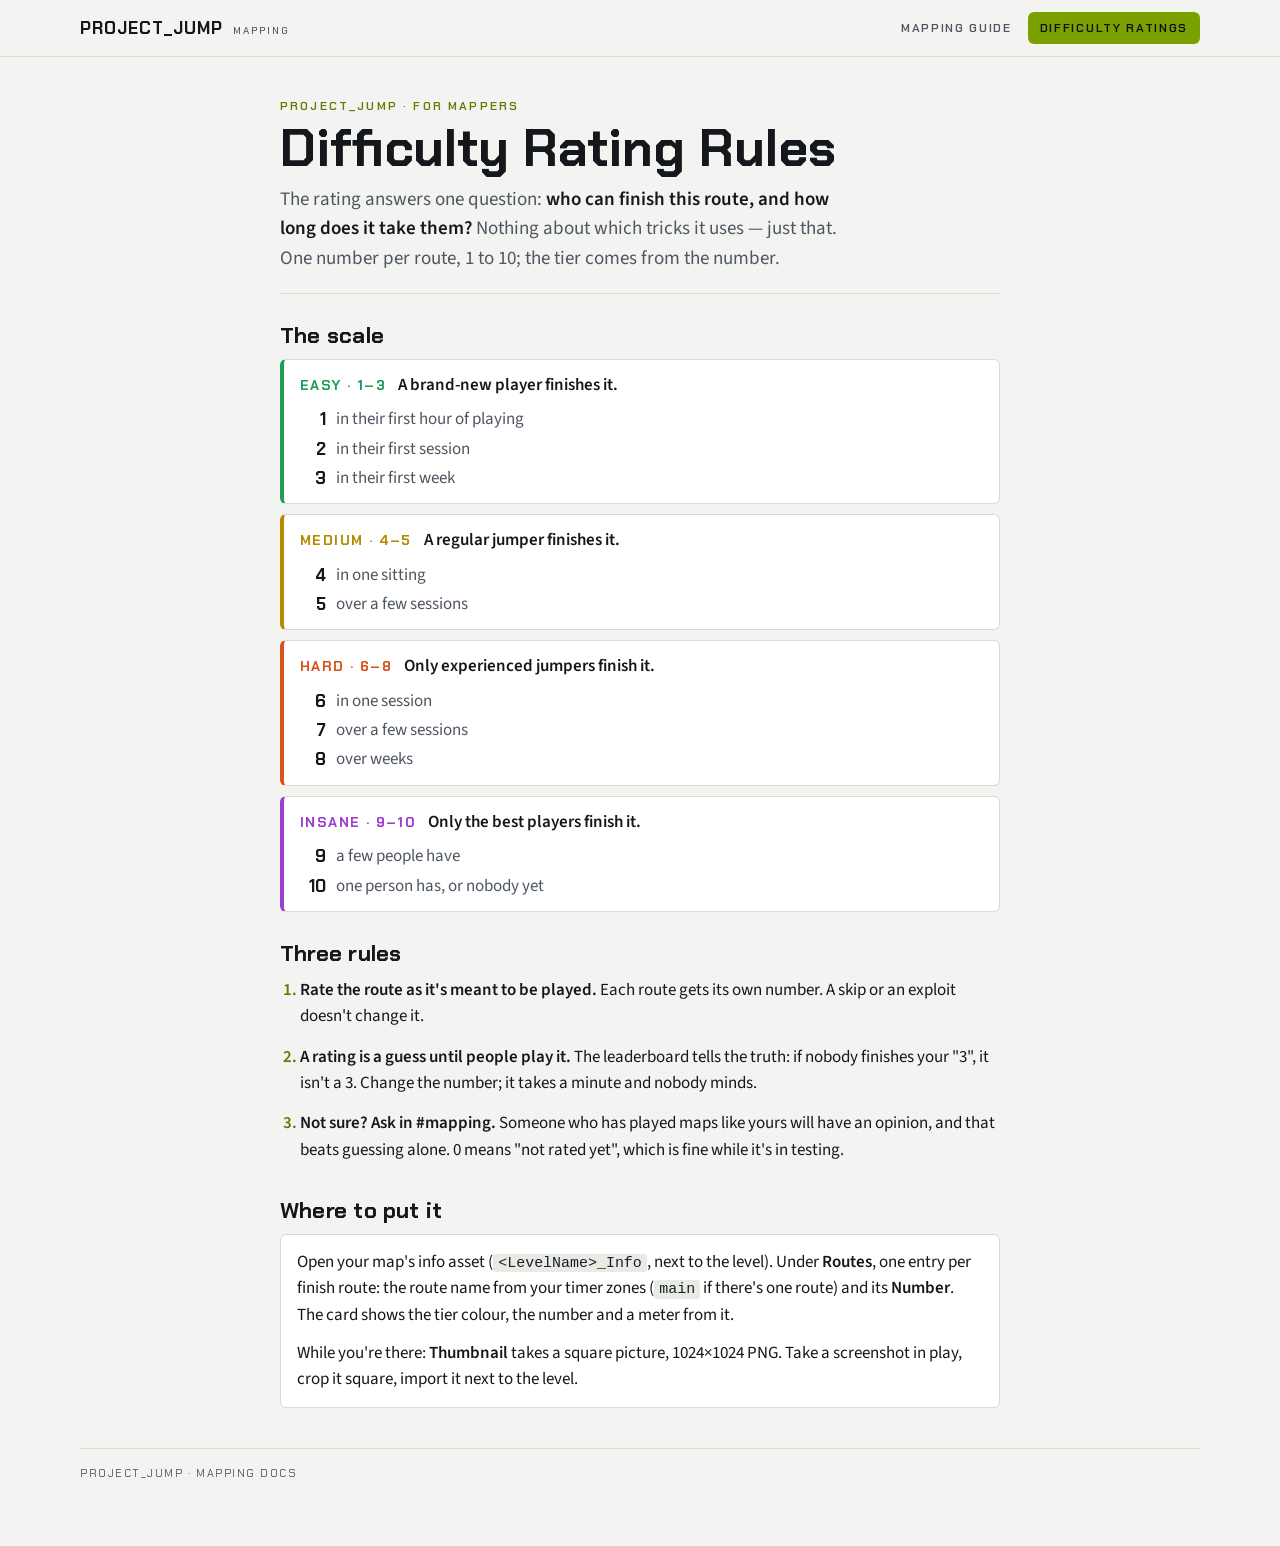
==== difficulty.html @ b331d25d "Init" ====
<!doctype html>
<html lang="en">
<head>
<meta charset="utf-8">
<meta name="viewport" content="width=device-width, initial-scale=1">
<title>Difficulty Rating Rules</title>
<meta name="description" content="How mappers rate a project_jump route 1 to 10, and where the tier comes from.">
<link rel="preconnect" href="https://fonts.googleapis.com"><link rel="preconnect" href="https://fonts.gstatic.com" crossorigin><link rel="stylesheet" href="https://fonts.googleapis.com/css2?family=Chakra+Petch:wght@500;600;700&family=Source+Sans+3:ital,wght@0,400;0,600;1,400&display=swap">
<link rel="stylesheet" href="site.css">
</head>
<body class="single">
<div class="site"><div class="in">
  <a class="mark" href="index.html">PROJECT_JUMP<small>MAPPING</small></a>
  <nav aria-label="Pages"><a href="index.html">Mapping guide</a><a href="difficulty.html" aria-current="page">Difficulty ratings</a></nav>
</div></div>
<main>
<header>
  <div class="eyebrow">project_jump · for mappers</div>
  <h1>Difficulty Rating Rules</h1>
  <p class="lede">The rating answers one question: <strong>who can finish this route, and how long does it take them?</strong> Nothing about which tricks it uses — just that. One number per route, 1 to 10; the tier comes from the number.</p>
</header>

<h2>The scale</h2>
<ul class="tiers">
  <li class="tier easy">
    <div class="head"><b>EASY · 1–3</b><span class="who">A brand-new player finishes it.</span></div>
    <ul class="nums">
      <li><span class="n">1</span><span>in their first hour of playing</span></li>
      <li><span class="n">2</span><span>in their first session</span></li>
      <li><span class="n">3</span><span>in their first week</span></li>
    </ul>
  </li>
  <li class="tier medium">
    <div class="head"><b>MEDIUM · 4–5</b><span class="who">A regular jumper finishes it.</span></div>
    <ul class="nums">
      <li><span class="n">4</span><span>in one sitting</span></li>
      <li><span class="n">5</span><span>over a few sessions</span></li>
    </ul>
  </li>
  <li class="tier hard">
    <div class="head"><b>HARD · 6–8</b><span class="who">Only experienced jumpers finish it.</span></div>
    <ul class="nums">
      <li><span class="n">6</span><span>in one session</span></li>
      <li><span class="n">7</span><span>over a few sessions</span></li>
      <li><span class="n">8</span><span>over weeks</span></li>
    </ul>
  </li>
  <li class="tier insane">
    <div class="head"><b>INSANE · 9–10</b><span class="who">Only the best players finish it.</span></div>
    <ul class="nums">
      <li><span class="n">9</span><span>a few people have</span></li>
      <li><span class="n">10</span><span>one person has, or nobody yet</span></li>
    </ul>
  </li>
</ul>

<h2>Three rules</h2>
<ol class="rules">
  <li><strong>Rate the route as it's meant to be played.</strong> Each route gets its own number. A skip or an exploit doesn't change it.</li>
  <li><strong>A rating is a guess until people play it.</strong> The leaderboard tells the truth: if nobody finishes your "3", it isn't a 3. Change the number; it takes a minute and nobody minds.</li>
  <li><strong>Not sure? Ask in #mapping.</strong> Someone who has played maps like yours will have an opinion, and that beats guessing alone. 0 means "not rated yet", which is fine while it's in testing.</li>
</ol>

<h2>Where to put it</h2>
<div class="how">
  <p>Open your map's info asset (<code>&lt;LevelName&gt;_Info</code>, next to the level). Under <strong>Routes</strong>, one entry per finish route: the route name from your timer zones (<code>main</code> if there's one route) and its <strong>Number</strong>. The card shows the tier colour, the number and a meter from it.</p>
  <p style="margin:0">While you're there: <strong>Thumbnail</strong> takes a square picture, 1024×1024 PNG. Take a screenshot in play, crop it square, import it next to the level.</p>
</div>
</main>
<footer class="site-foot">project_jump · mapping docs</footer>
</body>
</html>
---- site.css ----
/* project_jump mapping docs — one stylesheet for every page. Chakra Petch for anything that
   reads as a label or heading (the game's own face), Source Sans for running text. Light and
   dark follow the visitor's system setting. */

:root {
  --ground: #f3f4f2; --paper: #ffffff; --ink: #14171c; --ink-2: #4d5661; --line: #d7dbd2;
  --accent: #7aa100; --accent-ink: #5e7c00; --chip: #e8ebe3;
  --code-bg: #e8ebe3; --code-ink: #182028;
  --easy: #1f9d55; --medium: #b58900; --hard: #d9531e; --insane: #9b3fd1;
  --start: #1f9d55; --finish: #d9531e;
  --note-bg: #f4f7e6; --note-line: #cfdba0;
  color-scheme: light;
}
@media (prefers-color-scheme: dark) {
  :root {
    --ground: #0c0e12; --paper: #14171c; --ink: #f2f4f7; --ink-2: #9aa3ad; --line: #262b33;
    --accent: #d8ff3d; --accent-ink: #d8ff3d; --chip: #1c2027;
    --code-bg: #10131a; --code-ink: #dfe4ea;
    --easy: #6ee7a8; --medium: #ffd166; --hard: #ff8a5b; --insane: #e879f9;
    --start: #6ee7a8; --finish: #ff8a5b;
    --note-bg: #171b12; --note-line: #3a4520;
    color-scheme: dark;
  }
}

* { box-sizing: border-box; }
html { scroll-padding-top: 72px; }
body {
  margin: 0; background: var(--ground); color: var(--ink);
  font-family: "Source Sans 3", "Segoe UI", system-ui, sans-serif; font-size: 17px; line-height: 1.55;
  padding-block: 0 64px; padding-inline: 16px;
}
a { color: var(--accent-ink); }
a:focus-visible, button:focus-visible { outline: 2px solid var(--accent); outline-offset: 2px; }
strong { font-weight: 600; }
p { margin: 0 0 12px; }
ul, ol { margin: 0 0 12px; padding-left: 1.3em; }
li { margin: 0 0 6px; }
li::marker { color: var(--ink-2); }
code, pre, kbd { font-family: Consolas, "JetBrains Mono", monospace; }
code { font-size: .88em; background: var(--code-bg); color: var(--code-ink); padding: .08em .35em; border-radius: 3px; }
pre { background: var(--code-bg); color: var(--code-ink); padding: 14px 16px; border-radius: 6px; overflow-x: auto; font-size: 14px; line-height: 1.5; margin: 0 0 14px; }
pre code { background: none; padding: 0; font-size: inherit; }
pre .c { color: var(--ink-2); }
pre .you { color: var(--accent-ink); font-weight: 600; }
kbd { font-size: .85em; border: 1px solid var(--line); border-bottom-width: 2px; border-radius: 3px; padding: 0 .35em; background: var(--paper); }

/* ---- site bar ---- */
.site { position: sticky; top: 0; z-index: 5; background: var(--ground); border-bottom: 1px solid var(--line); margin: 0 -16px; padding: 0 16px; }
.site .in { max-width: 1120px; margin: 0 auto; display: flex; align-items: center; gap: 22px; height: 56px; }
.site .mark { font-family: "Chakra Petch", sans-serif; font-weight: 700; letter-spacing: .06em; font-size: 17px; color: var(--ink); text-decoration: none; }
.site .mark small { font-weight: 500; letter-spacing: .2em; font-size: 10px; color: var(--ink-2); margin-left: 10px; }
.site nav { display: flex; gap: 4px; margin-left: auto; }
.site nav a { font-family: "Chakra Petch", sans-serif; font-weight: 600; font-size: 12px; letter-spacing: .14em; text-transform: uppercase; text-decoration: none; color: var(--ink-2); padding: 7px 12px; border-radius: 6px; }
.site nav a:hover { color: var(--ink); background: var(--chip); }
.site nav a[aria-current="page"] { color: #0c0e12; background: var(--accent); }

/* ---- page head ---- */
.masthead { max-width: 1120px; margin: 0 auto; padding: 40px 0 22px; border-bottom: 1px solid var(--line); }
.eyebrow { font-family: "Chakra Petch", sans-serif; font-weight: 600; letter-spacing: .18em; text-transform: uppercase; font-size: 12px; color: var(--accent-ink); }
h1 { font-family: "Chakra Petch", sans-serif; font-weight: 700; font-size: clamp(34px, 5vw, 52px); line-height: 1.02; margin: 6px 0 10px; text-wrap: balance; }
.lede { max-width: 62ch; margin: 0; font-size: 19px; color: var(--ink-2); }
.lede strong { color: var(--ink); }
.single main > header { padding: 40px 0 20px; margin-bottom: 8px; border-bottom: 1px solid var(--line); }
.single h2 { font-size: 22px; margin: 30px 0 12px; }

/* ---- guide layout: sticky contents + main column ---- */
.frame { max-width: 1120px; margin: 0 auto; display: grid; grid-template-columns: 220px minmax(0, 1fr); gap: 48px; padding-top: 24px; }
nav.toc { position: sticky; top: 72px; align-self: start; padding-top: 12px; font-size: 14px; }
nav.toc .label { font-family: "Chakra Petch", sans-serif; font-weight: 600; letter-spacing: .14em; text-transform: uppercase; font-size: 11px; color: var(--ink-2); margin-bottom: 8px; }
nav.toc ol { list-style: none; margin: 0; padding: 0; display: flex; flex-direction: column; gap: 2px; }
nav.toc a { display: block; padding: 4px 8px; border-left: 2px solid var(--line); text-decoration: none; color: var(--ink); }
nav.toc a:hover { border-color: var(--accent); }
nav.toc .n { display: inline-block; width: 1.6em; color: var(--ink-2); font-variant-numeric: tabular-nums; }

main { max-width: 68ch; }
.single main { max-width: 720px; margin: 0 auto; }
section { padding: 28px 0; border-bottom: 1px solid var(--line); }
section:last-child { border-bottom: 0; }
h2 { font-family: "Chakra Petch", sans-serif; font-weight: 700; font-size: 28px; line-height: 1.05; margin: 0 0 14px; text-wrap: balance; letter-spacing: .01em; }
h2 .n { color: var(--accent-ink); margin-right: .35em; font-variant-numeric: tabular-nums; }
h3 { font-family: "Chakra Petch", sans-serif; font-weight: 600; font-size: 17px; letter-spacing: .02em; margin: 22px 0 6px; }

.steps { list-style: none; padding: 0; margin: 0; display: flex; flex-direction: column; gap: 14px; counter-reset: step; }
.steps > li { display: grid; grid-template-columns: 44px minmax(0, 1fr); gap: 12px; margin: 0; }
.steps > li::before { counter-increment: step; content: "3." counter(step); font-family: "Chakra Petch", sans-serif; font-weight: 700; font-size: 20px; color: var(--accent-ink); line-height: 1.3; font-variant-numeric: tabular-nums; }
.steps h3 { margin: 0 0 4px; font-size: 18px; }
.steps p, .steps ul { margin-bottom: 6px; }

.rule { background: var(--note-bg); border: 1px solid var(--note-line); border-left: 4px solid var(--accent); padding: 12px 16px; border-radius: 6px; margin: 14px 0; }
.rule p { margin: 0; }

table { border-collapse: collapse; width: 100%; margin: 6px 0 16px; font-size: 15.5px; }
th, td { text-align: left; padding: 7px 10px; border-bottom: 1px solid var(--line); vertical-align: top; }
th { font-family: "Chakra Petch", sans-serif; font-weight: 600; letter-spacing: .08em; text-transform: uppercase; font-size: 12px; color: var(--ink-2); }
td.num { font-variant-numeric: tabular-nums; white-space: nowrap; }
.tablewrap { overflow-x: auto; }

.zone { display: inline-block; width: .8em; height: .8em; border: 2px solid; margin-right: .35em; vertical-align: -1px; }
.zone.start { border-color: var(--start); }
.zone.finish { border-color: var(--finish); }
.cmd { display: flex; flex-direction: column; gap: 6px; margin: 0 0 14px; }
.cmd small { color: var(--ink-2); }

dl.trouble { margin: 0; display: grid; grid-template-columns: 1fr; gap: 10px; }
dl.trouble div { display: grid; grid-template-columns: minmax(0, 1fr); gap: 2px; padding: 10px 12px; border: 1px solid var(--line); border-radius: 6px; background: var(--paper); }
dl.trouble dt { font-weight: 600; margin: 0; }
dl.trouble dd { margin: 0; color: var(--ink-2); }

/* ---- difficulty page ---- */
.tiers { display: grid; gap: 10px; margin: 0 0 12px; padding: 0; list-style: none; }
.tier { background: var(--paper); border: 1px solid var(--line); border-left: 4px solid var(--c); border-radius: 6px; padding: 12px 16px; margin: 0; }
.tier .head { display: flex; align-items: baseline; gap: 12px; flex-wrap: wrap; }
.tier b { font-family: "Chakra Petch", sans-serif; font-weight: 700; letter-spacing: .1em; font-size: 14px; color: var(--c); }
.tier .who { font-weight: 600; }
.tier .nums { margin: 8px 0 0; padding: 0; list-style: none; display: grid; gap: 3px; color: var(--ink-2); }
.tier .nums li { display: grid; grid-template-columns: 26px 1fr; gap: 10px; margin: 0; }
.tier .nums .n { font-family: "Chakra Petch", sans-serif; font-weight: 700; color: var(--ink); text-align: right; font-variant-numeric: tabular-nums; }
.easy { --c: var(--easy); } .medium { --c: var(--medium); } .hard { --c: var(--hard); } .insane { --c: var(--insane); }
.rules { margin: 0 0 12px; padding-left: 1.2em; display: grid; gap: 8px; }
.rules li::marker { color: var(--accent-ink); font-weight: 600; }
.how { background: var(--paper); border: 1px solid var(--line); border-radius: 6px; padding: 14px 16px; }

footer.site-foot { max-width: 1120px; margin: 40px auto 0; padding-top: 16px; border-top: 1px solid var(--line); font-family: "Chakra Petch", sans-serif; font-size: 11px; letter-spacing: .14em; text-transform: uppercase; color: var(--ink-2); }

@media (max-width: 800px) {
  .frame { grid-template-columns: 1fr; gap: 20px; }
  nav.toc { position: static; }
  nav.toc ol { flex-direction: row; flex-wrap: wrap; gap: 4px 10px; }
  nav.toc a { border-left: 0; padding: 2px 0; }
  nav.toc .n { width: auto; margin-right: .3em; }
  .site .mark small { display: none; }
}
@media (prefers-reduced-motion: no-preference) { html { scroll-behavior: smooth; } }
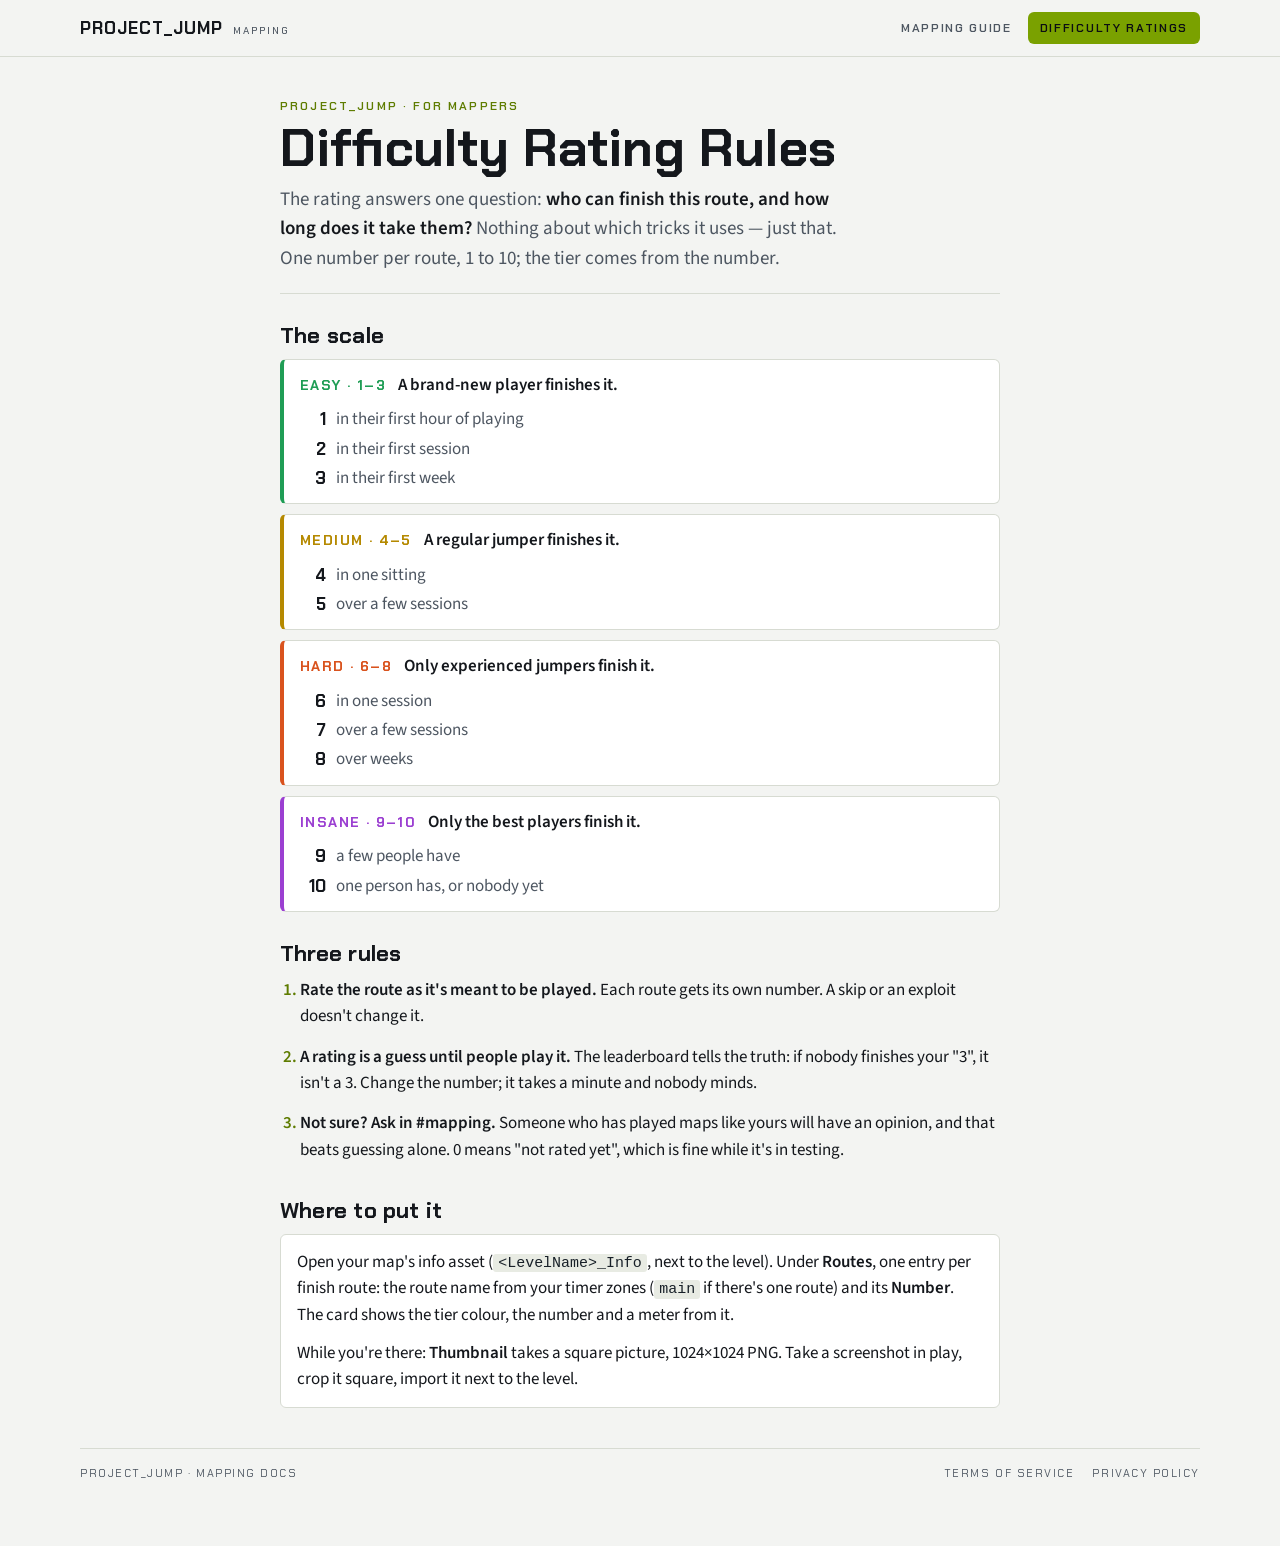
==== commit 5101a1dd: "Update site: add privacy and terms pages, refresh index, difficulty, and styles Co-Authored-By: Clau" ====
--- a/difficulty.html
+++ b/difficulty.html
@@ -67,6 +67,6 @@
   <p style="margin:0">While you're there: <strong>Thumbnail</strong> takes a square picture, 1024×1024 PNG. Take a screenshot in play, crop it square, import it next to the level.</p>
 </div>
 </main>
-<footer class="site-foot">project_jump · mapping docs</footer>
+<footer class="site-foot"><span>project_jump · mapping docs</span><nav aria-label="Legal"><a href="terms.html">Terms of Service</a><a href="privacy.html">Privacy Policy</a></nav></footer>
 </body>
 </html>
--- a/site.css
+++ b/site.css
@@ -121,7 +121,17 @@
 .rules li::marker { color: var(--accent-ink); font-weight: 600; }
 .how { background: var(--paper); border: 1px solid var(--line); border-radius: 6px; padding: 14px 16px; }
 
-footer.site-foot { max-width: 1120px; margin: 40px auto 0; padding-top: 16px; border-top: 1px solid var(--line); font-family: "Chakra Petch", sans-serif; font-size: 11px; letter-spacing: .14em; text-transform: uppercase; color: var(--ink-2); }
+footer.site-foot { max-width: 1120px; margin: 40px auto 0; padding-top: 16px; border-top: 1px solid var(--line); font-family: "Chakra Petch", sans-serif; font-size: 11px; letter-spacing: .14em; text-transform: uppercase; color: var(--ink-2); display: flex; flex-wrap: wrap; align-items: center; gap: 8px 24px; }
+footer.site-foot nav { display: flex; flex-wrap: wrap; gap: 4px 18px; margin-left: auto; }
+footer.site-foot a { color: var(--ink-2); text-decoration: none; }
+footer.site-foot a:hover, footer.site-foot a[aria-current="page"] { color: var(--ink); }
+
+/* ---- legal pages (terms, privacy): the text is pasted in as-is ---- */
+.legal { margin-top: 20px; }
+.legal.plain { white-space: pre-line; }
+.legal h2 { font-size: 22px; margin: 30px 0 12px; }
+.legal h3 { font-family: "Chakra Petch", sans-serif; font-weight: 600; font-size: 17px; margin: 22px 0 8px; }
+.legal-links { margin-top: 32px; font-size: 15px; color: var(--ink-2); }
 
 @media (max-width: 800px) {
   .frame { grid-template-columns: 1fr; gap: 20px; }
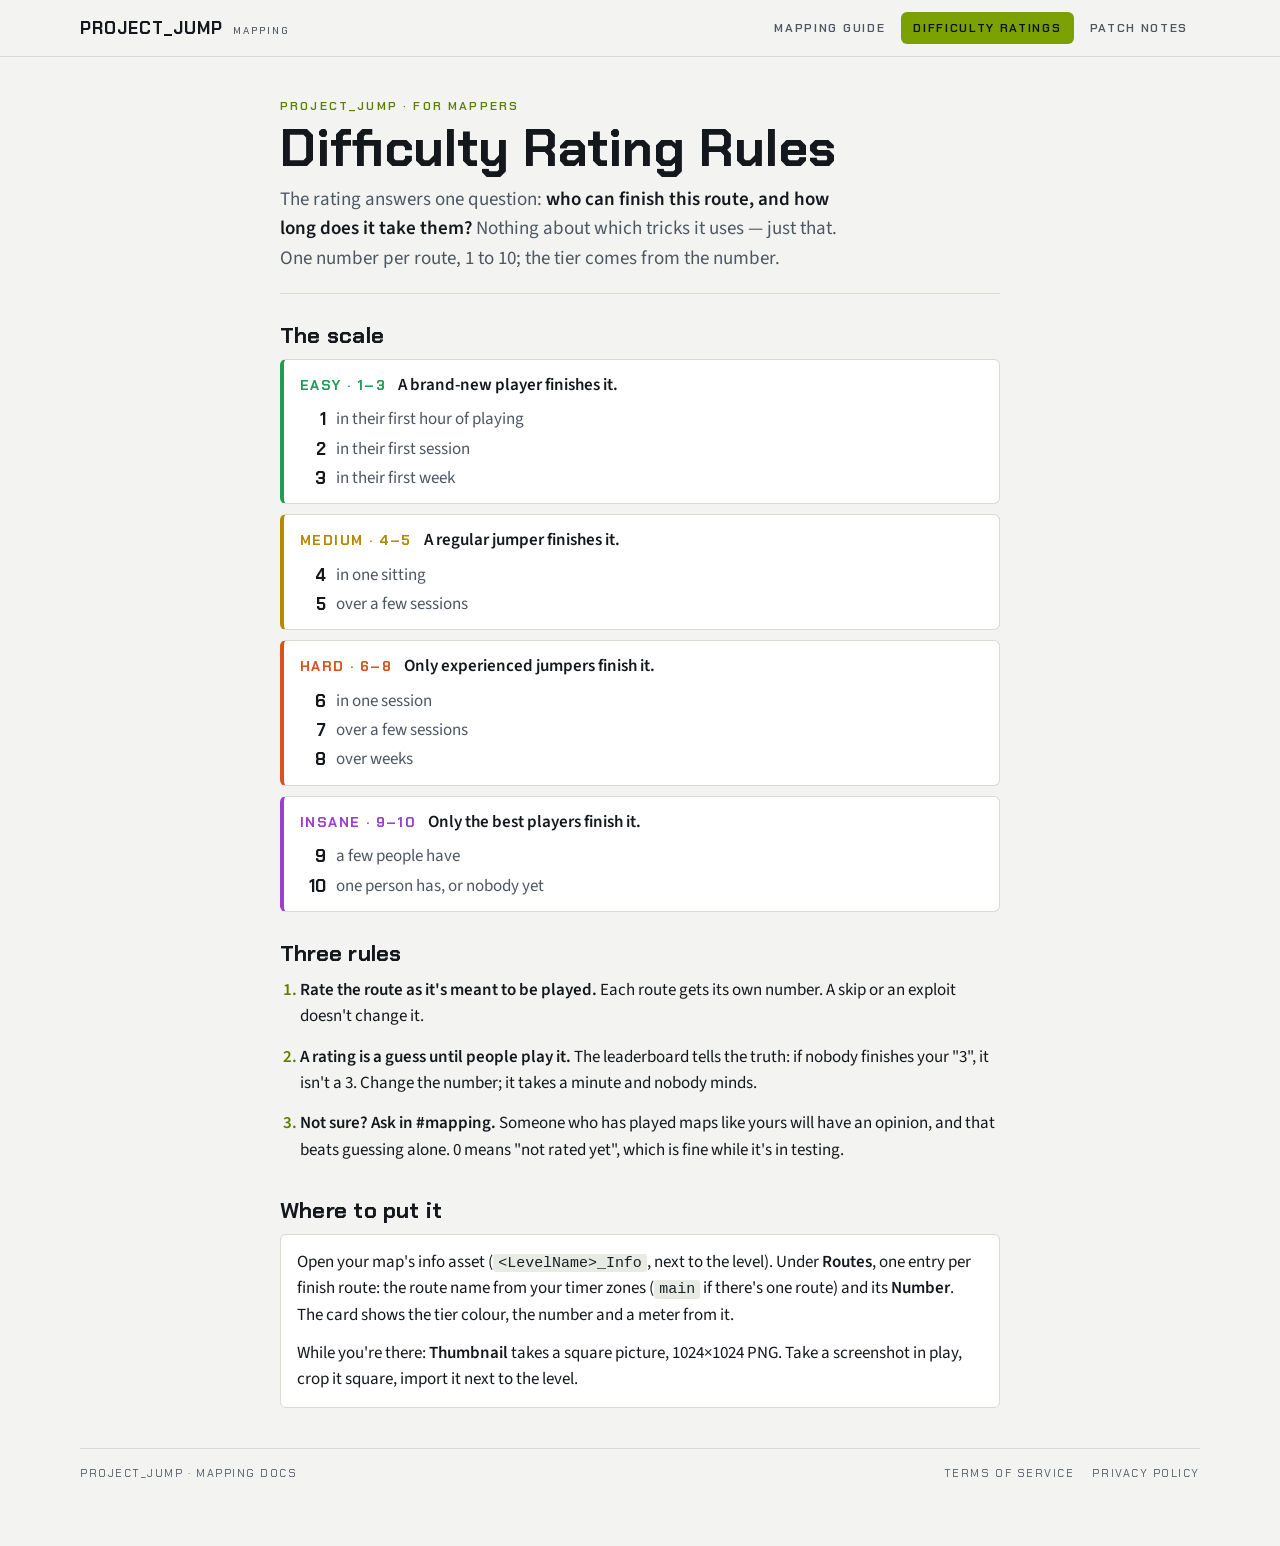
==== commit 11964dc7: "Patch notes page with 0.3.0 - patch-notes.html: one block per release, newest first, with category l" ====
--- a/difficulty.html
+++ b/difficulty.html
@@ -11,7 +11,7 @@
 <body class="single">
 <div class="site"><div class="in">
   <a class="mark" href="index.html">PROJECT_JUMP<small>MAPPING</small></a>
-  <nav aria-label="Pages"><a href="index.html">Mapping guide</a><a href="difficulty.html" aria-current="page">Difficulty ratings</a></nav>
+  <nav aria-label="Pages"><a href="index.html">Mapping guide</a><a href="difficulty.html" aria-current="page">Difficulty<span class="long"> ratings</span></a><a href="patch-notes.html">Patch notes</a></nav>
 </div></div>
 <main>
 <header>
--- a/site.css
+++ b/site.css
@@ -67,7 +67,8 @@
 /* ---- guide layout: sticky contents + main column ---- */
 .frame { max-width: 1120px; margin: 0 auto; display: grid; grid-template-columns: 220px minmax(0, 1fr); gap: 48px; padding-top: 24px; }
 nav.toc { position: sticky; top: 72px; align-self: start; padding-top: 12px; font-size: 14px; }
-nav.toc .label { font-family: "Chakra Petch", sans-serif; font-weight: 600; letter-spacing: .14em; text-transform: uppercase; font-size: 11px; color: var(--ink-2); margin-bottom: 8px; }
+nav.toc .label { font-family: "Chakra Petch", sans-serif; font-weight: 600; letter-spacing: .14em; text-transform: uppercase; font-size: 11px; color: var(--ink-2); margin: 16px 0 6px; }
+nav.toc .first { display: block; padding: 6px 10px; font-weight: 600; text-decoration: none; color: #0c0e12; background: var(--accent); border-radius: 6px; }
 nav.toc ol { list-style: none; margin: 0; padding: 0; display: flex; flex-direction: column; gap: 2px; }
 nav.toc a { display: block; padding: 4px 8px; border-left: 2px solid var(--line); text-decoration: none; color: var(--ink); }
 nav.toc a:hover { border-color: var(--accent); }
@@ -90,10 +91,49 @@
 .rule { background: var(--note-bg); border: 1px solid var(--note-line); border-left: 4px solid var(--accent); padding: 12px 16px; border-radius: 6px; margin: 14px 0; }
 .rule p { margin: 0; }
 
+/* "Read this first": the rules that cover most stuck maps */
+section.must { background: var(--paper); border: 1px solid var(--line); border-top: 4px solid var(--accent); border-radius: 8px; padding: 20px 22px 8px; margin-top: 12px; }
+.must h2 { font-size: 24px; margin-bottom: 4px; }
+.must .sub { color: var(--ink-2); margin-bottom: 14px; }
+.must ol { list-style: none; padding: 0; counter-reset: must; }
+.must li { position: relative; padding-left: 34px; margin-bottom: 10px; counter-increment: must; }
+.must li::before { content: counter(must); position: absolute; left: 0; top: -1px; font-family: "Chakra Petch", sans-serif; font-weight: 700; font-size: 20px; color: var(--accent-ink); font-variant-numeric: tabular-nums; }
+.must li > a { font-size: 14px; white-space: nowrap; margin-left: 4px; }
+.must li > a::after { content: " →"; }
+
+/* one-line summary at the top of a section */
+p.short { font-size: 18.5px; line-height: 1.45; margin-bottom: 16px; }
+.tag { font-family: "Chakra Petch", sans-serif; font-weight: 700; font-size: 11px; letter-spacing: .14em; text-transform: uppercase; color: var(--accent-ink); background: var(--chip); padding: 3px 7px; border-radius: 4px; margin-right: 10px; vertical-align: 2px; }
+
+/* detail that most readers can skip */
+details { border: 1px solid var(--line); border-radius: 6px; background: var(--paper); margin: 4px 0 16px; }
+details > summary { cursor: pointer; list-style: none; display: flex; gap: 10px; align-items: baseline; padding: 8px 14px; font-weight: 600; border-radius: 5px; }
+details > summary::-webkit-details-marker { display: none; }
+details > summary::before { content: "+"; flex: none; width: .8em; font-family: "Chakra Petch", sans-serif; font-weight: 700; color: var(--accent-ink); }
+details[open] > summary::before { content: "–"; }
+details > summary:hover { background: var(--chip); }
+details > summary:focus-visible { outline: 2px solid var(--accent); outline-offset: 2px; }
+details[open] > summary { border-bottom: 1px solid var(--line); border-radius: 5px 5px 0 0; }
+details > :not(summary) { margin-inline: 14px; }
+details > summary + * { margin-top: 12px; }
+details > :last-child { margin-bottom: 12px; }
+
+/* pre-publish checklist under the quick start */
+.ready { margin-top: 24px; padding: 14px 18px 4px; background: var(--note-bg); border: 1px solid var(--note-line); border-radius: 8px; }
+.ready h3 { margin: 0 0 8px; }
+.checklist { list-style: none; padding: 0; }
+.checklist li { position: relative; padding-left: 28px; }
+.checklist li::before { content: ""; position: absolute; left: 2px; top: .32em; width: 13px; height: 13px; border: 2px solid var(--accent-ink); border-radius: 3px; }
+
+.yes, .meh, .no { display: inline-block; width: 1.2em; font-weight: 700; }
+.yes { color: var(--easy); } .meh { color: var(--medium); } .no { color: var(--hard); }
+b.t { font-family: "Chakra Petch", sans-serif; font-weight: 700; letter-spacing: .1em; font-size: 13px; color: var(--c); }
+
 table { border-collapse: collapse; width: 100%; margin: 6px 0 16px; font-size: 15.5px; }
 th, td { text-align: left; padding: 7px 10px; border-bottom: 1px solid var(--line); vertical-align: top; }
 th { font-family: "Chakra Petch", sans-serif; font-weight: 600; letter-spacing: .08em; text-transform: uppercase; font-size: 12px; color: var(--ink-2); }
 td.num { font-variant-numeric: tabular-nums; white-space: nowrap; }
+table:not(:has(thead)) td:first-child { font-weight: 600; }
 .tablewrap { overflow-x: auto; }
 
 .zone { display: inline-block; width: .8em; height: .8em; border: 2px solid; margin-right: .35em; vertical-align: -1px; }
@@ -121,6 +161,19 @@
 .rules li::marker { color: var(--accent-ink); font-weight: 600; }
 .how { background: var(--paper); border: 1px solid var(--line); border-radius: 6px; padding: 14px 16px; }
 
+/* ---- patch notes ---- */
+.release { margin-top: 28px; padding-bottom: 12px; }
+.release + .release { border-top: 1px solid var(--line); padding-top: 28px; }
+.release-head { display: flex; align-items: center; flex-wrap: wrap; gap: 8px 12px; }
+.release-head h2 { margin: 0; font-size: 30px; }
+.badge { font-family: "Chakra Petch", sans-serif; font-weight: 700; font-size: 11px; letter-spacing: .14em; text-transform: uppercase; color: #0c0e12; background: var(--accent); padding: 3px 8px; border-radius: 4px; }
+.release .note { color: var(--ink-2); margin: 8px 0 16px; }
+.cats { display: flex; flex-wrap: wrap; gap: 6px; margin: 0 0 6px; }
+.cats a { font-family: "Chakra Petch", sans-serif; font-weight: 600; font-size: 12px; letter-spacing: .1em; text-transform: uppercase; text-decoration: none; color: var(--ink); background: var(--chip); padding: 4px 10px; border-radius: 999px; }
+.cats a:hover { color: #0c0e12; background: var(--accent); }
+.release h3 { font-size: 14px; letter-spacing: .14em; text-transform: uppercase; color: var(--accent-ink); border-top: 1px solid var(--line); padding-top: 16px; margin: 22px 0 8px; }
+.release li { margin-bottom: 5px; }
+
 footer.site-foot { max-width: 1120px; margin: 40px auto 0; padding-top: 16px; border-top: 1px solid var(--line); font-family: "Chakra Petch", sans-serif; font-size: 11px; letter-spacing: .14em; text-transform: uppercase; color: var(--ink-2); display: flex; flex-wrap: wrap; align-items: center; gap: 8px 24px; }
 footer.site-foot nav { display: flex; flex-wrap: wrap; gap: 4px 18px; margin-left: auto; }
 footer.site-foot a { color: var(--ink-2); text-decoration: none; }
@@ -134,11 +187,21 @@
 .legal-links { margin-top: 32px; font-size: 15px; color: var(--ink-2); }
 
 @media (max-width: 800px) {
-  .frame { grid-template-columns: 1fr; gap: 20px; }
-  nav.toc { position: static; }
-  nav.toc ol { flex-direction: row; flex-wrap: wrap; gap: 4px 10px; }
+  .frame { grid-template-columns: minmax(0, 1fr); gap: 20px; }
+  nav.toc { position: static; display: flex; flex-wrap: wrap; align-items: center; gap: 4px 12px; }
+  nav.toc .label { display: none; }
+  nav.toc ol { display: contents; }
+  nav.toc li { margin: 0; }
   nav.toc a { border-left: 0; padding: 2px 0; }
+  nav.toc .first { padding: 2px 8px; }
+  section.must { padding: 16px 16px 6px; }
   nav.toc .n { width: auto; margin-right: .3em; }
   .site .mark small { display: none; }
+  /* the page links get their own row under the mark, and scroll sideways if they don't fit */
+  .site .in { flex-wrap: wrap; height: auto; padding-top: 12px; row-gap: 4px; }
+  .site nav { flex-basis: 100%; margin-left: -8px; overflow-x: auto; padding-bottom: 8px; scrollbar-width: none; }
+  .site nav a { flex: none; white-space: nowrap; font-size: 11px; letter-spacing: .08em; padding: 6px 8px; }
+  .site nav .long { display: none; }
+  html { scroll-padding-top: 96px; }
 }
 @media (prefers-reduced-motion: no-preference) { html { scroll-behavior: smooth; } }
